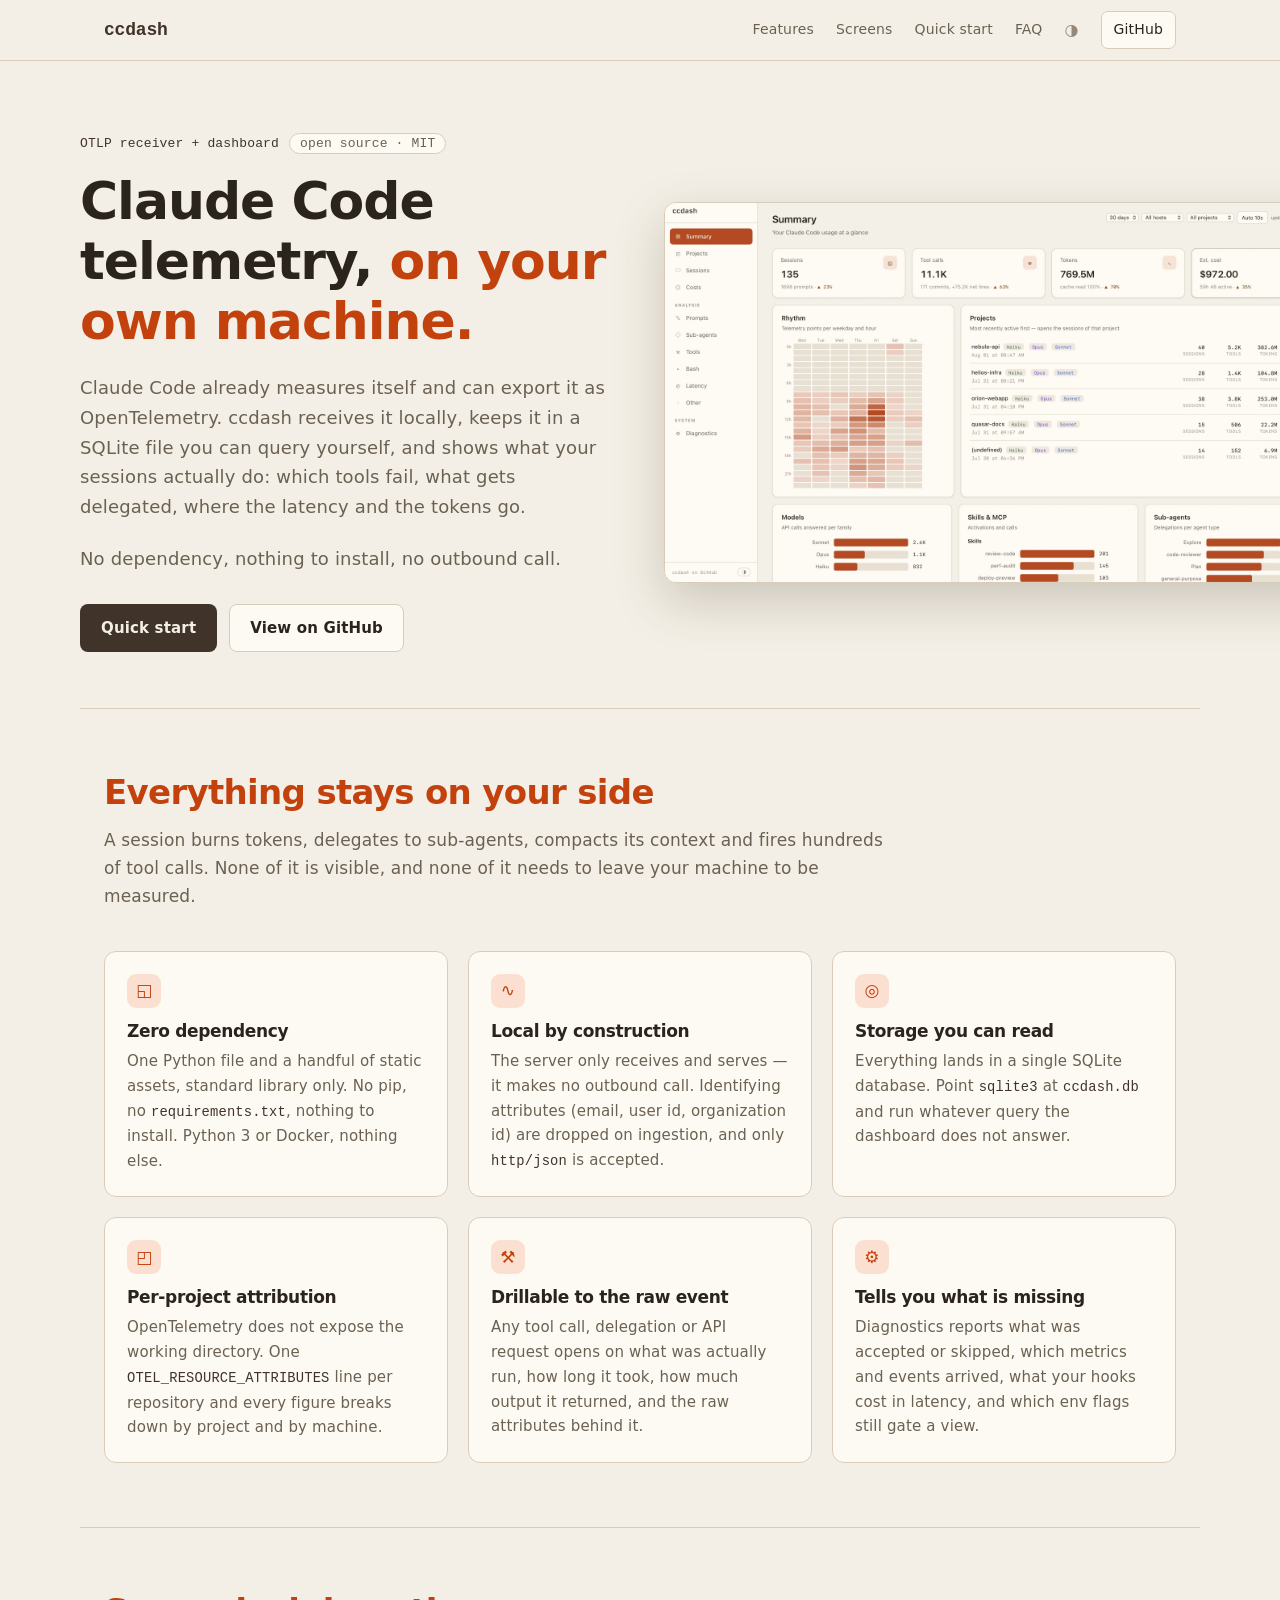
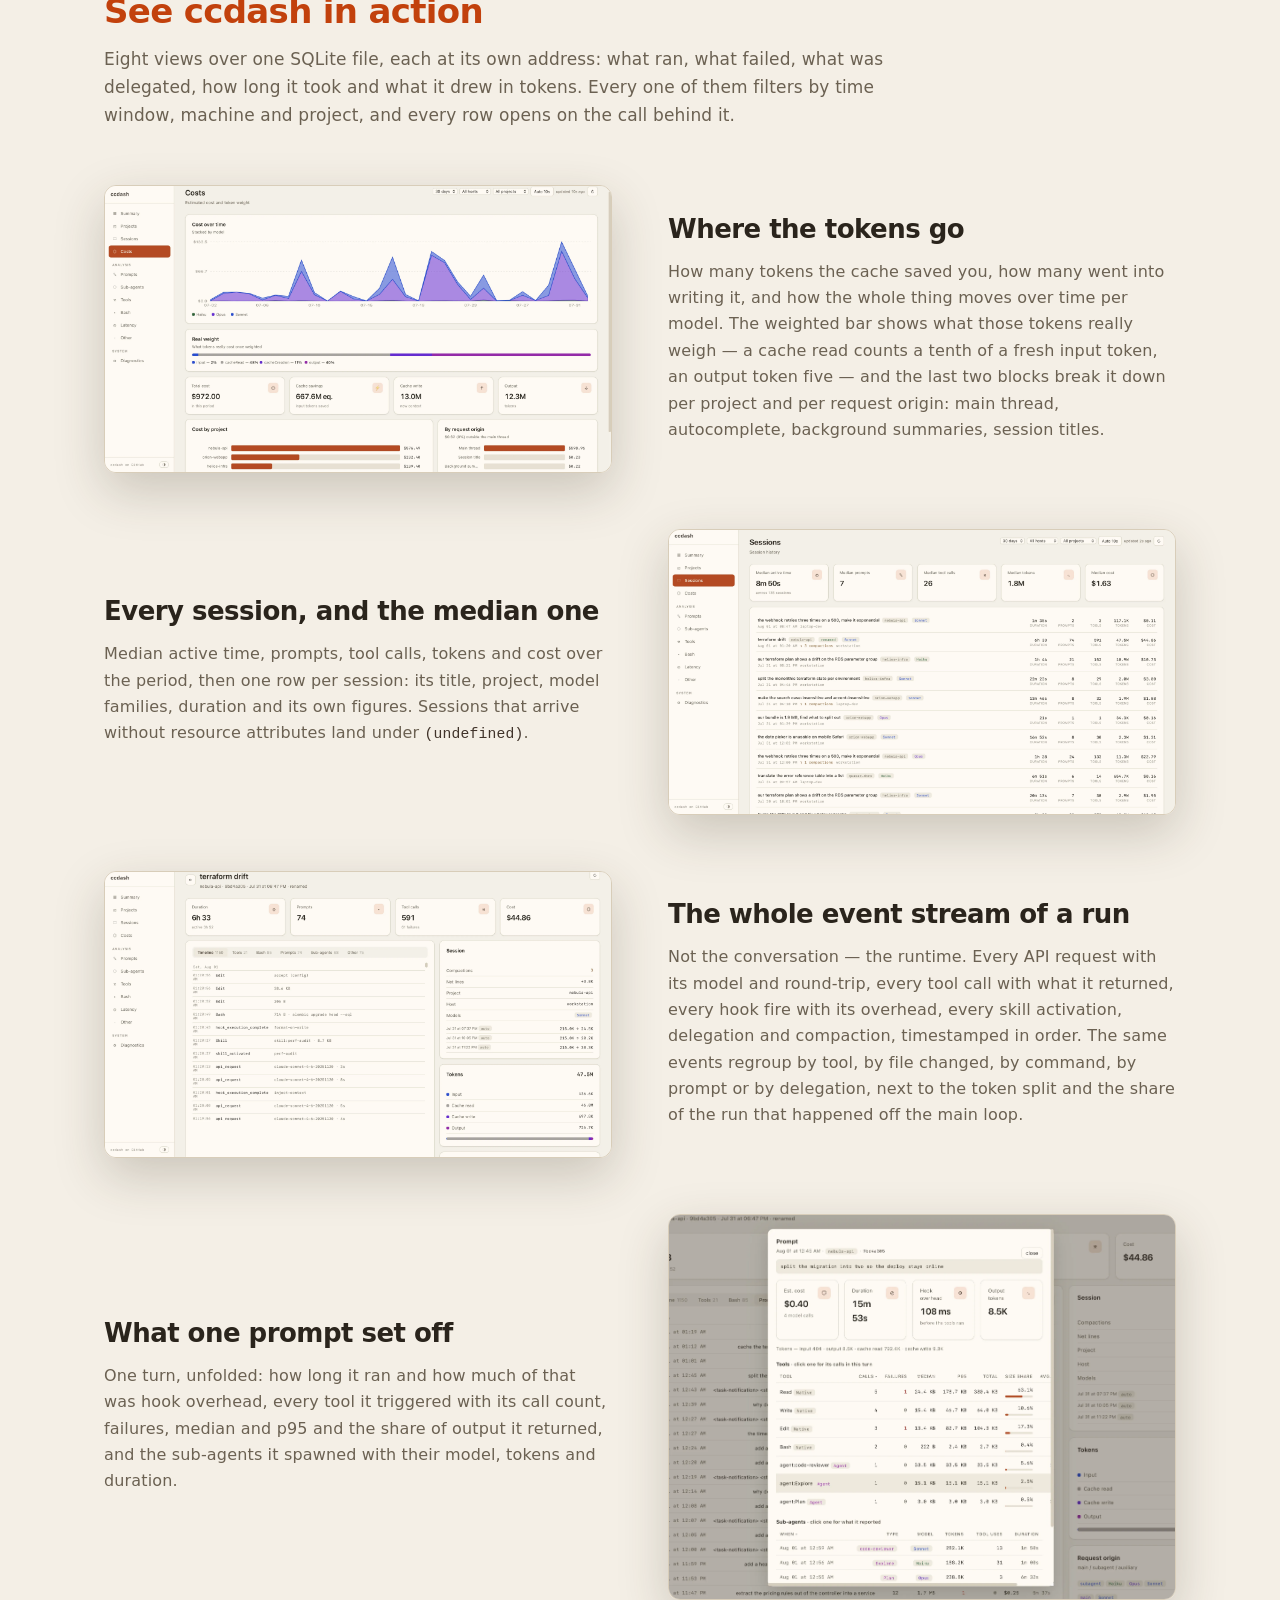
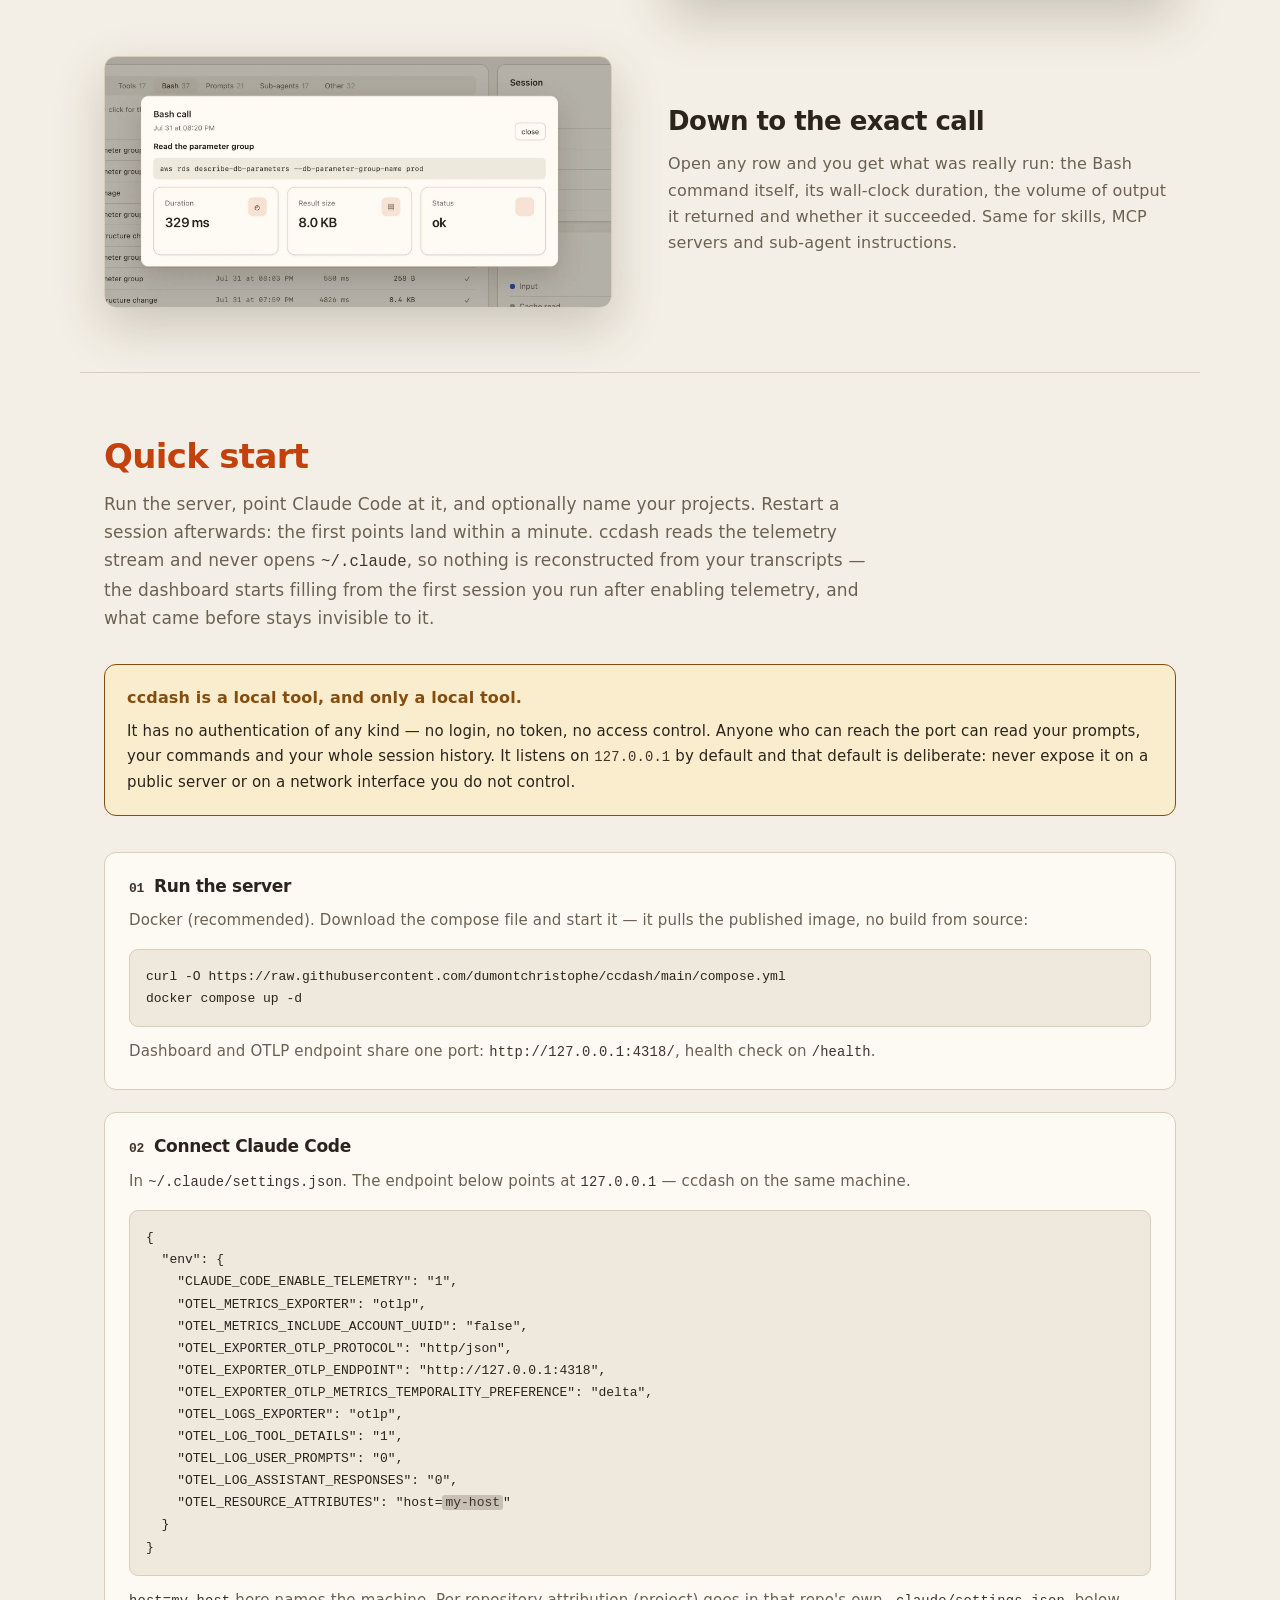
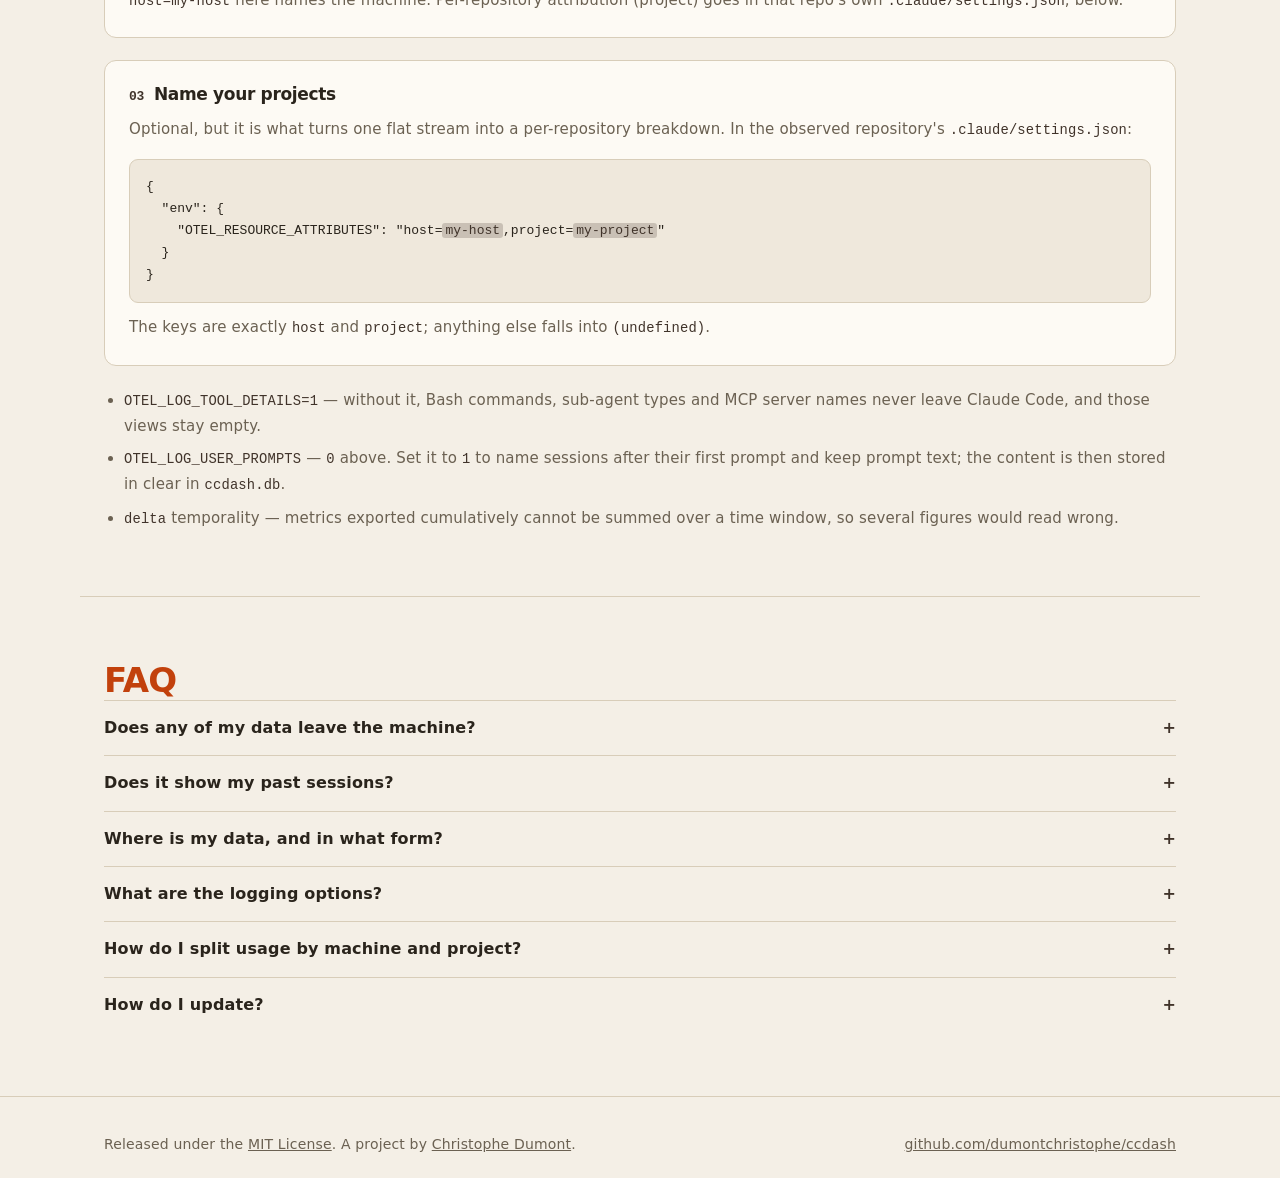
==== docs/index.html @ c1cb95ad "ccdash 1.0.0" ====
<!doctype html>
<html lang="en">
  <head>
    <meta charset="utf-8" />
    <meta name="viewport" content="width=device-width, initial-scale=1" />
    <title>ccdash — local OTLP receiver and dashboard for Claude Code</title>
    <meta
      name="description"
      content="ccdash is a zero-dependency local OTLP receiver and dashboard for your own Claude Code telemetry: which tools run and fail, what gets delegated to sub-agents, what your hooks cost in latency, where the tokens go. Python standard library only, stores everything in SQLite, makes no outbound call."
    />
    <link rel="canonical" href="https://dumontchristophe.github.io/ccdash/" />
    <meta name="robots" content="index, follow, max-image-preview:large" />
    <meta name="author" content="Christophe Dumont" />
    <meta name="theme-color" content="" />

    <meta property="og:type" content="website" />
    <meta property="og:site_name" content="ccdash" />
    <meta property="og:url" content="https://dumontchristophe.github.io/ccdash/" />
    <meta property="og:title" content="ccdash — Claude Code telemetry, on your own machine" />
    <meta
      property="og:description"
      content="A local OTLP receiver and dashboard for your own Claude Code telemetry: which tools run and fail, what gets delegated, where the latency and the tokens go. Zero dependency, nothing leaves your machine."
    />
    <meta
      property="og:image"
      content="https://dumontchristophe.github.io/ccdash/screenshots/ccdash-summary.webp"
    />
    <meta property="og:image:width" content="3344" />
    <meta property="og:image:height" content="1880" />
    <meta
      property="og:image:alt"
      content="The ccdash Summary: headline figures against the previous period, the weekly rhythm, the projects, and the models, skills and sub-agents used"
    />

    <meta name="twitter:card" content="summary_large_image" />
    <meta name="twitter:title" content="ccdash — Claude Code telemetry, on your own machine" />
    <meta
      name="twitter:description"
      content="See which tools run and fail, what gets delegated, where the latency and the tokens go. Zero dependency, nothing leaves your machine."
    />
    <meta
      name="twitter:image"
      content="https://dumontchristophe.github.io/ccdash/screenshots/ccdash-summary.webp"
    />
    <link rel="icon" href="data:," id="icon" />

    <script type="application/ld+json">
      {
        "@context": "https://schema.org",
        "@type": "SoftwareApplication",
        "name": "ccdash",
        "url": "https://dumontchristophe.github.io/ccdash/",
        "applicationCategory": "DeveloperApplication",
        "applicationSubCategory": "Observability dashboard",
        "operatingSystem": "Linux, macOS, Windows",
        "description": "A local OTLP receiver and dashboard for Claude Code telemetry. It ingests the OpenTelemetry metrics and logs Claude Code exports, stores them in a SQLite database and serves a single-page dashboard showing sessions and projects, tool calls and their failures, sub-agent delegations, hook overhead, token flow and estimated cost. Python standard library only, no dependency, nothing to install, no outbound network call.",
        "softwareRequirements": "Python 3, or Docker",
        "license": "https://opensource.org/licenses/MIT",
        "codeRepository": "https://github.com/dumontchristophe/ccdash",
        "programmingLanguage": ["Python", "JavaScript"],
        "isAccessibleForFree": true,
        "offers": { "@type": "Offer", "price": "0", "priceCurrency": "USD" },
        "author": {
          "@type": "Person",
          "name": "Christophe Dumont",
          "url": "https://christophedumont.dev",
          "sameAs": ["https://github.com/dumontchristophe"]
        },
        "screenshot": "https://dumontchristophe.github.io/ccdash/screenshots/ccdash-summary.webp"
      }
    </script>

    <script>
      // Applied before the first paint, and from the same storage key as the
      // dashboard: a visitor who has already picked a theme there keeps it here.
      document.documentElement.dataset.theme =
        localStorage.getItem("ccdash-theme") ||
        (matchMedia("(prefers-color-scheme: light)").matches ? "light" : "dark");
    </script>

    <style>
      /* Tokens copied from styles/input.css, trimmed to what this page
         uses. Every colour on the page resolves through one of them -- the
         previous version hard-coded the palette in three places and drifted the
         day the dashboard was restyled. */
      :root {
        --bg: #1a1613;
        --panel: #221d19;
        --card: #2a2420;
        --card2: #332c26;
        --line: #40372f;
        --hover: #5e5245;
        --tx: #ede6db;
        --dim: #a89b8a;
        --dim2: #786c5d;
        --acc: #e8875a;
        --acc-fill: #e8875a;
        --acc-bg: #3a2a20;
        --amber: #f0b429;
        --amber-bg: #35301d;
        --shadow-lg: 0 18px 50px rgba(0, 0, 0, 0.5);
        --fu: system-ui, -apple-system, "Segoe UI", Roboto, sans-serif;
        --fn: ui-monospace, SFMono-Regular, Menlo, Consolas, monospace;
      }
      :root[data-theme="light"] {
        --bg: #f4efe6;
        --panel: #fdfaf4;
        --card: #fdfaf4;
        --card2: #efe8dc;
        --line: #d8cdb9;
        --hover: #ab9d84;
        --tx: #2a241c;
        --dim: #6b6152;
        --dim2: #94897a;
        /* No body text is accented on this ground: an orange readable at
           4.5:1 here is a brick, so --acc is a warm near-black and the orange
           takes what only needs 3:1. */
        --acc: #40332a;
        --acc-fill: #c2410c;
        --acc-bg: #fbe0d2;
        --amber: #854d0e;
        --amber-bg: #faedcd;
        --shadow-lg: 0 18px 50px rgba(60, 50, 30, 0.22);
      }

      * {
        box-sizing: border-box;
      }
      html {
        scroll-behavior: smooth;
        scroll-padding-top: 80px;
      }
      body {
        margin: 0;
        background: var(--bg);
        color: var(--tx);
        font: 16px/1.65 var(--fu);
        letter-spacing: 0.01em;
        -webkit-font-smoothing: antialiased;
        overflow-x: hidden;
      }
      a {
        color: var(--acc);
      }
      code {
        font-family: var(--fn);
        font-size: 0.92em;
        color: var(--acc);
      }
      h1,
      h2,
      h3 {
        letter-spacing: -0.02em;
        line-height: 1.15;
        margin: 0;
      }
      .wrap {
        max-width: 1120px;
        margin: 0 auto;
        padding: 0 24px;
      }

      header {
        position: sticky;
        top: 0;
        z-index: 10;
        background: var(--bg);
        background: color-mix(in srgb, var(--bg) 85%, transparent);
        backdrop-filter: blur(12px);
        border-bottom: 1px solid var(--line);
      }
      .bar {
        display: flex;
        align-items: center;
        justify-content: space-between;
        gap: 16px;
        height: 60px;
      }
      .mark {
        font: 600 18px var(--fn);
        letter-spacing: -0.01em;
        color: var(--acc);
        text-decoration: none;
      }
      .bar nav {
        display: flex;
        align-items: center;
        gap: 22px;
        font-size: 14px;
      }
      .bar nav a {
        color: var(--dim);
        text-decoration: none;
      }
      .bar nav a:hover {
        color: var(--tx);
      }
      .bar nav a.gh {
        color: var(--tx);
        border: 1px solid var(--line);
        background: var(--card);
        border-radius: 7px;
        padding: 6px 12px;
      }
      .bar nav a.gh:hover {
        border-color: var(--hover);
      }
      #theme {
        background: none;
        border: 0;
        padding: 0;
        cursor: pointer;
        font: 16px/1 var(--fu);
        color: var(--dim2);
      }
      #theme:hover {
        color: var(--acc);
      }

      .hero {
        padding: 72px 0 56px;
      }
      .hero-grid {
        display: grid;
        gap: 48px;
        align-items: center;
      }
      .eyebrow {
        display: flex;
        flex-wrap: wrap;
        align-items: center;
        gap: 10px;
        margin: 0 0 18px;
        font: 13px var(--fn);
        color: var(--acc);
      }
      .pill {
        border: 1px solid var(--line);
        background: var(--card);
        border-radius: 999px;
        padding: 2px 10px;
        color: var(--dim);
      }
      h1 {
        font-size: clamp(34px, 5.2vw, 52px);
        font-weight: 800;
      }
      /* The only accented text on the page: both headings are past the size
         where 3:1 is enough, which body copy is not. */
      h1 .accent,
      h2 {
        color: var(--acc-fill);
      }
      .tagline {
        margin: 22px 0 0;
        max-width: 34em;
        font-size: 18px;
        color: var(--dim);
      }
      .actions {
        display: flex;
        flex-wrap: wrap;
        gap: 12px;
        margin-top: 30px;
      }
      .btn {
        display: inline-block;
        border-radius: 8px;
        padding: 11px 20px;
        font-size: 15px;
        font-weight: 600;
        text-decoration: none;
        border: 1px solid transparent;
      }
      /* A label on a fill is a text role: --acc-fill only carries 3.5:1 here,
         so this takes --acc. */
      .btn.primary {
        background: var(--acc);
        color: var(--bg);
      }
      .btn.primary:hover {
        opacity: 0.88;
      }
      .btn.ghost {
        background: var(--card);
        border-color: var(--line);
        color: var(--tx);
      }
      .btn.ghost:hover {
        border-color: var(--hover);
      }

      .shot {
        display: block;
        width: 100%;
        height: auto;
        border: 1px solid var(--line);
        border-radius: 12px;
        box-shadow: var(--shadow-lg);
      }

      section {
        padding: 64px 0;
      }
      .rule {
        border-top: 1px solid var(--line);
      }
      h2 {
        font-size: clamp(26px, 3.4vw, 34px);
        font-weight: 800;
      }
      .lede {
        margin: 14px 0 0;
        max-width: 46em;
        font-size: 17px;
        color: var(--dim);
      }

      .features {
        display: grid;
        gap: 20px;
        margin-top: 40px;
      }
      .feature {
        border: 1px solid var(--line);
        background: var(--panel);
        border-radius: 12px;
        padding: 22px;
      }
      .feature .glyph {
        display: inline-flex;
        align-items: center;
        justify-content: center;
        width: 34px;
        height: 34px;
        border-radius: 9px;
        background: var(--acc-bg);
        color: var(--acc-fill);
        font-size: 17px;
      }
      .feature h3 {
        margin: 14px 0 8px;
        font-size: 17px;
        font-weight: 700;
      }
      .feature p {
        margin: 0;
        font-size: 15px;
        color: var(--dim);
      }

      .showcase {
        display: grid;
        gap: 36px;
        align-items: center;
        margin-top: 56px;
      }
      .showcase h3 {
        font-size: clamp(21px, 2.6vw, 26px);
        font-weight: 700;
      }
      .showcase p {
        margin: 14px 0 0;
        font-size: 16px;
        color: var(--dim);
      }

      .steps {
        display: grid;
        gap: 22px;
        margin-top: 36px;
      }
      .step {
        border: 1px solid var(--line);
        background: var(--panel);
        border-radius: 12px;
        padding: 24px;
        /* A grid item defaults to min-width:auto, which widens the track
           instead of letting the block scroll -- and body hides the horizontal
           overflow, so the code would simply be cut off on a phone. */
        min-width: 0;
      }
      .step h3 {
        font-size: 17px;
        font-weight: 700;
      }
      .step h3 span {
        font: 600 13px var(--fn);
        color: var(--acc);
        margin-right: 10px;
      }
      .step p {
        margin: 12px 0 0;
        font-size: 15px;
        color: var(--dim);
      }
      pre {
        margin: 16px 0 0;
        padding: 16px;
        overflow-x: auto;
        background: var(--card2);
        border: 1px solid var(--line);
        border-radius: 9px;
        font: 13px/1.7 var(--fn);
        color: var(--tx);
        letter-spacing: 0;
      }
      /* A visible track: the platform scrollbars fade out when idle, so a
         block that scrolls looks exactly like one that is cut off. */
      pre::-webkit-scrollbar {
        height: 8px;
      }
      pre::-webkit-scrollbar-thumb {
        background: var(--line);
        border-radius: 6px;
      }
      pre code {
        color: inherit;
        font-size: inherit;
      }
      /* The value to edit: highlighted on-brand rather than the default yellow. */
      pre mark {
        background: color-mix(in srgb, var(--acc) 22%, transparent);
        color: var(--acc);
        border-radius: 3px;
        padding: 0 3px;
      }
      .faq details {
        border-top: 1px solid var(--line);
        padding: 14px 0;
      }
      .faq summary {
        cursor: pointer;
        font-weight: 600;
        color: var(--tx);
        list-style: none;
      }
      .faq summary::-webkit-details-marker {
        display: none;
      }
      .faq summary::after {
        content: "+";
        float: right;
        color: var(--acc);
      }
      .faq details[open] summary::after {
        content: "–";
      }
      .faq details > *:not(summary) {
        margin-top: 10px;
      }
      .flags {
        margin: 22px 0 0;
        padding-left: 20px;
        font-size: 15px;
        color: var(--dim);
      }
      .flags li + li {
        margin-top: 8px;
      }

      .warn {
        margin-top: 32px;
        border: 1px solid var(--amber);
        background: var(--amber-bg);
        border-radius: 12px;
        padding: 20px 22px;
      }
      .warn strong {
        color: var(--amber);
      }
      .warn p {
        margin: 8px 0 0;
        font-size: 15px;
        color: var(--tx);
      }

      footer {
        border-top: 1px solid var(--line);
        padding: 36px 0;
        font-size: 14px;
        color: var(--dim);
      }
      .foot {
        display: flex;
        flex-wrap: wrap;
        gap: 12px;
        justify-content: space-between;
      }
      footer a {
        color: var(--dim);
      }
      footer a:hover {
        color: var(--acc);
      }

      @media (min-width: 860px) {
        .features {
          grid-template-columns: repeat(3, 1fr);
        }
      }
      @media (min-width: 1000px) {
        .hero-grid {
          grid-template-columns: 1fr 1fr;
        }
        .showcase {
          grid-template-columns: 1fr 1fr;
          gap: 56px;
        }
        /* Shown inside half a container the screenshots become unreadable, so
           they run past the right edge instead. */
        .hero-shot {
          margin-right: -140px;
        }
        .showcase.flip .body {
          order: -1;
        }
      }
      @media (max-width: 640px) {
        .bar nav a.hide-sm {
          display: none;
        }
      }
      @media (prefers-reduced-motion: reduce) {
        html {
          scroll-behavior: auto;
        }
      }
    </style>
  </head>

  <body>
    <header>
      <div class="wrap bar">
        <a class="mark" href="#top">ccdash</a>
        <nav>
          <a class="hide-sm" href="#features">Features</a>
          <a class="hide-sm" href="#screens">Screens</a>
          <a href="#quick-start">Quick start</a>
          <a class="hide-sm" href="#faq">FAQ</a>
          <button id="theme" type="button" title="Switch between the light and dark theme">
            ◑
          </button>
          <a class="gh" href="https://github.com/dumontchristophe/ccdash">GitHub</a>
        </nav>
      </div>
    </header>

    <main id="top">
      <div class="wrap hero">
        <div class="hero-grid">
          <div>
            <p class="eyebrow">
              OTLP receiver + dashboard <span class="pill">open source · MIT</span>
            </p>
            <h1>Claude Code telemetry, <span class="accent">on your own machine.</span></h1>
            <p class="tagline">
              Claude Code already measures itself and can export it as OpenTelemetry. ccdash
              receives it locally, keeps it in a SQLite file you can query yourself, and shows what
              your sessions actually do: which tools fail, what gets delegated, where the latency
              and the tokens go.
            </p>
            <p class="tagline">No dependency, nothing to install, no outbound call.</p>
            <div class="actions">
              <a class="btn primary" href="#quick-start">Quick start</a>
              <a class="btn ghost" href="https://github.com/dumontchristophe/ccdash"
                >View on GitHub</a
              >
            </div>
          </div>
          <div class="hero-shot">
            <img
              class="shot"
              src="screenshots/ccdash-summary.webp"
              alt="The ccdash Summary: sessions, tool calls, tokens and estimated cost against the previous period, telemetry per weekday and hour, the projects, and the models, skills and sub-agents used"
              width="3344"
              height="1880"
            />
          </div>
        </div>
      </div>

      <div class="wrap rule">
        <section id="features">
          <h2>Everything stays on your side</h2>
          <p class="lede">
            A session burns tokens, delegates to sub-agents, compacts its context and fires hundreds
            of tool calls. None of it is visible, and none of it needs to leave your machine to be
            measured.
          </p>

          <div class="features">
            <div class="feature">
              <span class="glyph" aria-hidden="true">◱</span>
              <h3>Zero dependency</h3>
              <p>
                One Python file and a handful of static assets, standard library only. No pip, no
                <code>requirements.txt</code>, nothing to install. Python 3 or Docker, nothing else.
              </p>
            </div>
            <div class="feature">
              <span class="glyph" aria-hidden="true">∿</span>
              <h3>Local by construction</h3>
              <p>
                The server only receives and serves — it makes no outbound call. Identifying
                attributes (email, user id, organization id) are dropped on ingestion, and only
                <code>http/json</code> is accepted.
              </p>
            </div>
            <div class="feature">
              <span class="glyph" aria-hidden="true">◎</span>
              <h3>Storage you can read</h3>
              <p>
                Everything lands in a single SQLite database. Point <code>sqlite3</code> at
                <code>ccdash.db</code> and run whatever query the dashboard does not answer.
              </p>
            </div>
            <div class="feature">
              <span class="glyph" aria-hidden="true">◰</span>
              <h3>Per-project attribution</h3>
              <p>
                OpenTelemetry does not expose the working directory. One
                <code>OTEL_RESOURCE_ATTRIBUTES</code> line per repository and every figure breaks
                down by project and by machine.
              </p>
            </div>
            <div class="feature">
              <span class="glyph" aria-hidden="true">⚒︎</span>
              <h3>Drillable to the raw event</h3>
              <p>
                Any tool call, delegation or API request opens on what was actually run, how long it
                took, how much output it returned, and the raw attributes behind it.
              </p>
            </div>
            <div class="feature">
              <span class="glyph" aria-hidden="true">⚙︎</span>
              <h3>Tells you what is missing</h3>
              <p>
                Diagnostics reports what was accepted or skipped, which metrics and events arrived,
                what your hooks cost in latency, and which env flags still gate a view.
              </p>
            </div>
          </div>
        </section>
      </div>

      <div class="wrap rule">
        <section id="screens">
          <h2>See ccdash in action</h2>
          <p class="lede">
            Eight views over one SQLite file, each at its own address: what ran, what failed, what
            was delegated, how long it took and what it drew in tokens. Every one of them filters by
            time window, machine and project, and every row opens on the call behind it.
          </p>

          <div class="showcase">
            <div>
              <img
                class="shot"
                src="screenshots/ccdash-costs.webp"
                alt="Costs view: total cost, cache savings, cache write and output tokens, cost over time stacked by model, the weighted token breakdown, and cost by project and by request origin"
                width="3360"
                height="1896"
                loading="lazy"
              />
            </div>
            <div class="body">
              <h3>Where the tokens go</h3>
              <p>
                How many tokens the cache saved you, how many went into writing it, and how the
                whole thing moves over time per model. The weighted bar shows what those tokens
                really weigh — a cache read counts a tenth of a fresh input token, an output token
                five — and the last two blocks break it down per project and per request origin:
                main thread, autocomplete, background summaries, session titles.
              </p>
            </div>
          </div>

          <div class="showcase flip">
            <div>
              <img
                class="shot"
                src="screenshots/ccdash-sessions.webp"
                alt="Sessions view: median active time, prompts, tool calls, tokens and cost, then one row per session with its title, project, models, duration and figures"
                width="3344"
                height="1880"
                loading="lazy"
              />
            </div>
            <div class="body">
              <h3>Every session, and the median one</h3>
              <p>
                Median active time, prompts, tool calls, tokens and cost over the period, then one
                row per session: its title, project, model families, duration and its own figures.
                Sessions that arrive without resource attributes land under
                <code>(undefined)</code>.
              </p>
            </div>
          </div>

          <div class="showcase">
            <div>
              <img
                class="shot"
                src="screenshots/ccdash-session-details.webp"
                alt="Session detail: duration, prompts, tool calls, tool results, tokens and cost, with the full timeline, the files it changed and the token split"
                width="3344"
                height="1880"
                loading="lazy"
              />
            </div>
            <div class="body">
              <h3>The whole event stream of a run</h3>
              <p>
                Not the conversation — the runtime. Every API request with its model and round-trip,
                every tool call with what it returned, every hook fire with its overhead, every
                skill activation, delegation and compaction, timestamped in order. The same events
                regroup by tool, by file changed, by command, by prompt or by delegation, next to
                the token split and the share of the run that happened off the main loop.
              </p>
            </div>
          </div>

          <div class="showcase flip">
            <div>
              <img
                class="shot"
                src="screenshots/ccdash-prompt-details.webp"
                alt="A prompt opened in the inspector: its estimated cost, duration, hook overhead and output tokens, the tools that turn used and the sub-agents it spawned"
                width="2286"
                height="1736"
                loading="lazy"
              />
            </div>
            <div class="body">
              <h3>What one prompt set off</h3>
              <p>
                One turn, unfolded: how long it ran and how much of that was hook overhead, every
                tool it triggered with its call count, failures, median and p95 and the share of
                output it returned, and the sub-agents it spawned with their model, tokens and
                duration.
              </p>
            </div>
          </div>

          <div class="showcase">
            <div>
              <img
                class="shot"
                src="screenshots/ccdash-bash-call-details.webp"
                alt="A Bash call opened from the Bash tab of a session: its description, the exact command, its duration, the size of what it returned and its status"
                width="1842"
                height="910"
                loading="lazy"
              />
            </div>
            <div class="body">
              <h3>Down to the exact call</h3>
              <p>
                Open any row and you get what was really run: the Bash command itself, its
                wall-clock duration, the volume of output it returned and whether it succeeded. Same
                for skills, MCP servers and sub-agent instructions.
              </p>
            </div>
          </div>
        </section>
      </div>

      <div class="wrap rule">
        <section id="quick-start">
          <h2>Quick start</h2>
          <p class="lede">
            Run the server, point Claude Code at it, and optionally name your projects. Restart a
            session afterwards: the first points land within a minute. ccdash reads the telemetry
            stream and never opens <code>~/.claude</code>, so nothing is reconstructed from your
            transcripts — the dashboard starts filling from the first session you run after enabling
            telemetry, and what came before stays invisible to it.
          </p>

          <div class="warn">
            <strong>ccdash is a local tool, and only a local tool.</strong>
            <p>
              It has no authentication of any kind — no login, no token, no access control. Anyone
              who can reach the port can read your prompts, your commands and your whole session
              history. It listens on <code>127.0.0.1</code> by default and that default is
              deliberate: never expose it on a public server or on a network interface you do not
              control.
            </p>
          </div>

          <div class="steps">
            <div class="step">
              <h3><span>01</span>Run the server</h3>
              <p>
                Docker (recommended). Download the compose file and start it — it pulls the
                published image, no build from source:
              </p>
              <pre><code>curl -O https://raw.githubusercontent.com/dumontchristophe/ccdash/main/compose.yml
docker compose up -d</code></pre>
              <p>
                Dashboard and OTLP endpoint share one port:
                <code>http://127.0.0.1:4318/</code>, health check on <code>/health</code>.
              </p>
            </div>

            <div class="step">
              <h3><span>02</span>Connect Claude Code</h3>
              <p>
                In <code>~/.claude/settings.json</code>. The endpoint below points at
                <code>127.0.0.1</code> — ccdash on the same machine.
              </p>
              <pre><code>{
  "env": {
    "CLAUDE_CODE_ENABLE_TELEMETRY": "1",
    "OTEL_METRICS_EXPORTER": "otlp",
    "OTEL_METRICS_INCLUDE_ACCOUNT_UUID": "false",
    "OTEL_EXPORTER_OTLP_PROTOCOL": "http/json",
    "OTEL_EXPORTER_OTLP_ENDPOINT": "http://127.0.0.1:4318",
    "OTEL_EXPORTER_OTLP_METRICS_TEMPORALITY_PREFERENCE": "delta",
    "OTEL_LOGS_EXPORTER": "otlp",
    "OTEL_LOG_TOOL_DETAILS": "1",
    "OTEL_LOG_USER_PROMPTS": "0",
    "OTEL_LOG_ASSISTANT_RESPONSES": "0",
    "OTEL_RESOURCE_ATTRIBUTES": "host=<mark>my-host</mark>"
  }
}</code></pre>
              <p>
                <code>host=my-host</code> here names the machine. Per-repository attribution
                (project) goes in that repo's own <code>.claude/settings.json</code>, below.
              </p>
            </div>

            <div class="step">
              <h3><span>03</span>Name your projects</h3>
              <p>
                Optional, but it is what turns one flat stream into a per-repository breakdown. In
                the observed repository's <code>.claude/settings.json</code>:
              </p>
              <pre><code>{
  "env": {
    "OTEL_RESOURCE_ATTRIBUTES": "host=<mark>my-host</mark>,project=<mark>my-project</mark>"
  }
}</code></pre>
              <p>
                The keys are exactly <code>host</code> and <code>project</code>; anything else falls
                into <code>(undefined)</code>.
              </p>
            </div>
          </div>

          <ul class="flags">
            <li>
              <code>OTEL_LOG_TOOL_DETAILS=1</code> — without it, Bash commands, sub-agent types and
              MCP server names never leave Claude Code, and those views stay empty.
            </li>
            <li>
              <code>OTEL_LOG_USER_PROMPTS</code> — <code>0</code> above. Set it to <code>1</code> to
              name sessions after their first prompt and keep prompt text; the content is then
              stored in clear in <code>ccdash.db</code>.
            </li>
            <li>
              <code>delta</code> temporality — metrics exported cumulatively cannot be summed over a
              time window, so several figures would read wrong.
            </li>
          </ul>

        </section>
      </div>

      <div class="wrap rule">
        <section id="faq">
          <h2>FAQ</h2>
          <div class="faq">
            <details>
              <summary>Does any of my data leave the machine?</summary>
              <p>
                No. The server is Python standard library with no outbound call, and the page
                fetches nothing from a CDN. Everything stays in one SQLite file on your disk.
              </p>
            </details>
            <details>
              <summary>Does it show my past sessions?</summary>
              <p>
                No — it is not retroactive. ccdash reads the live OTEL stream and never opens
                <code>~/.claude</code>, so the dashboard fills from the first session you run after
                enabling telemetry.
              </p>
            </details>
            <details>
              <summary>Where is my data, and in what form?</summary>
              <p>
                A single SQLite file, <code>ccdash.db</code>. With the prompt and response log flags
                on, prompt text and shell commands are stored in clear — point <code>sqlite3</code>
                at it and read them.
              </p>
            </details>
            <details>
              <summary>What are the logging options?</summary>
              <p>Three env flags decide what the dashboard can show:</p>
              <ul>
                <li>
                  <code>OTEL_LOG_TOOL_DETAILS=1</code> — Bash commands, sub-agent types and MCP
                  server names; without it those views stay empty.
                </li>
                <li>
                  <code>OTEL_LOG_USER_PROMPTS=1</code> — names sessions after their first prompt and
                  keeps prompt text.
                </li>
                <li>
                  <code>OTEL_LOG_ASSISTANT_RESPONSES=1</code> — adds each assistant response to the
                  timeline.
                </li>
              </ul>
              <p>
                The last two store that text in clear in <code>ccdash.db</code> — leave them at
                <code>0</code> to keep none of it.
              </p>
            </details>
            <details>
              <summary>How do I split usage by machine and project?</summary>
              <p>
                <code>OTEL_RESOURCE_ATTRIBUTES</code> carries <code>host</code> (the machine) and
                <code>project</code>. Set <code>host</code> globally in
                <code>~/.claude/settings.json</code> so every session is tagged. Then, in a
                repository's own <code>.claude/settings.json</code>, set <code>host</code> and
                <code>project</code> together: Claude Code replaces this variable per scope instead
                of merging it, so a repo that set only <code>project</code> would drop the
                <code>host</code>.
              </p>
            </details>
            <details>
              <summary>How do I update?</summary>
              <p><code>docker compose pull &amp;&amp; docker compose up -d</code>.</p>
            </details>
          </div>
        </section>
      </div>
    </main>

    <footer>
      <div class="wrap foot">
        <p style="margin: 0">
          Released under the
          <a href="https://github.com/dumontchristophe/ccdash/blob/main/LICENSE">MIT License</a>. A
          project by
          <a href="https://github.com/dumontchristophe">Christophe Dumont</a>.
        </p>
        <a href="https://github.com/dumontchristophe/ccdash">github.com/dumontchristophe/ccdash</a>
      </div>
    </footer>

    <script>
      const root = document.documentElement;
      // theme-color and the favicon can only be literals in the markup.
      // Reading them back from the stylesheet keeps :root the one place a
      // colour is written.
      const paintChrome = () => {
        const css = getComputedStyle(root);
        const bg = css.getPropertyValue("--bg").trim();
        const acc = css.getPropertyValue("--acc").trim();
        document.querySelector('meta[name="theme-color"]').content = bg;
        document.getElementById("icon").href =
          "data:image/svg+xml," +
          encodeURIComponent(
            `<svg xmlns="http://www.w3.org/2000/svg" viewBox="0 0 24 24">` +
              `<rect width="24" height="24" rx="5" fill="${bg}"/>` +
              `<text x="12" y="16.5" font-family="monospace" font-size="13" font-weight="bold"` +
              ` fill="${acc}" text-anchor="middle">cc</text></svg>`,
          );
      };
      document.getElementById("theme").addEventListener("click", () => {
        const next = root.dataset.theme === "light" ? "dark" : "light";
        root.dataset.theme = next;
        localStorage.setItem("ccdash-theme", next);
        paintChrome();
      });
      paintChrome();
    </script>
  </body>
</html>
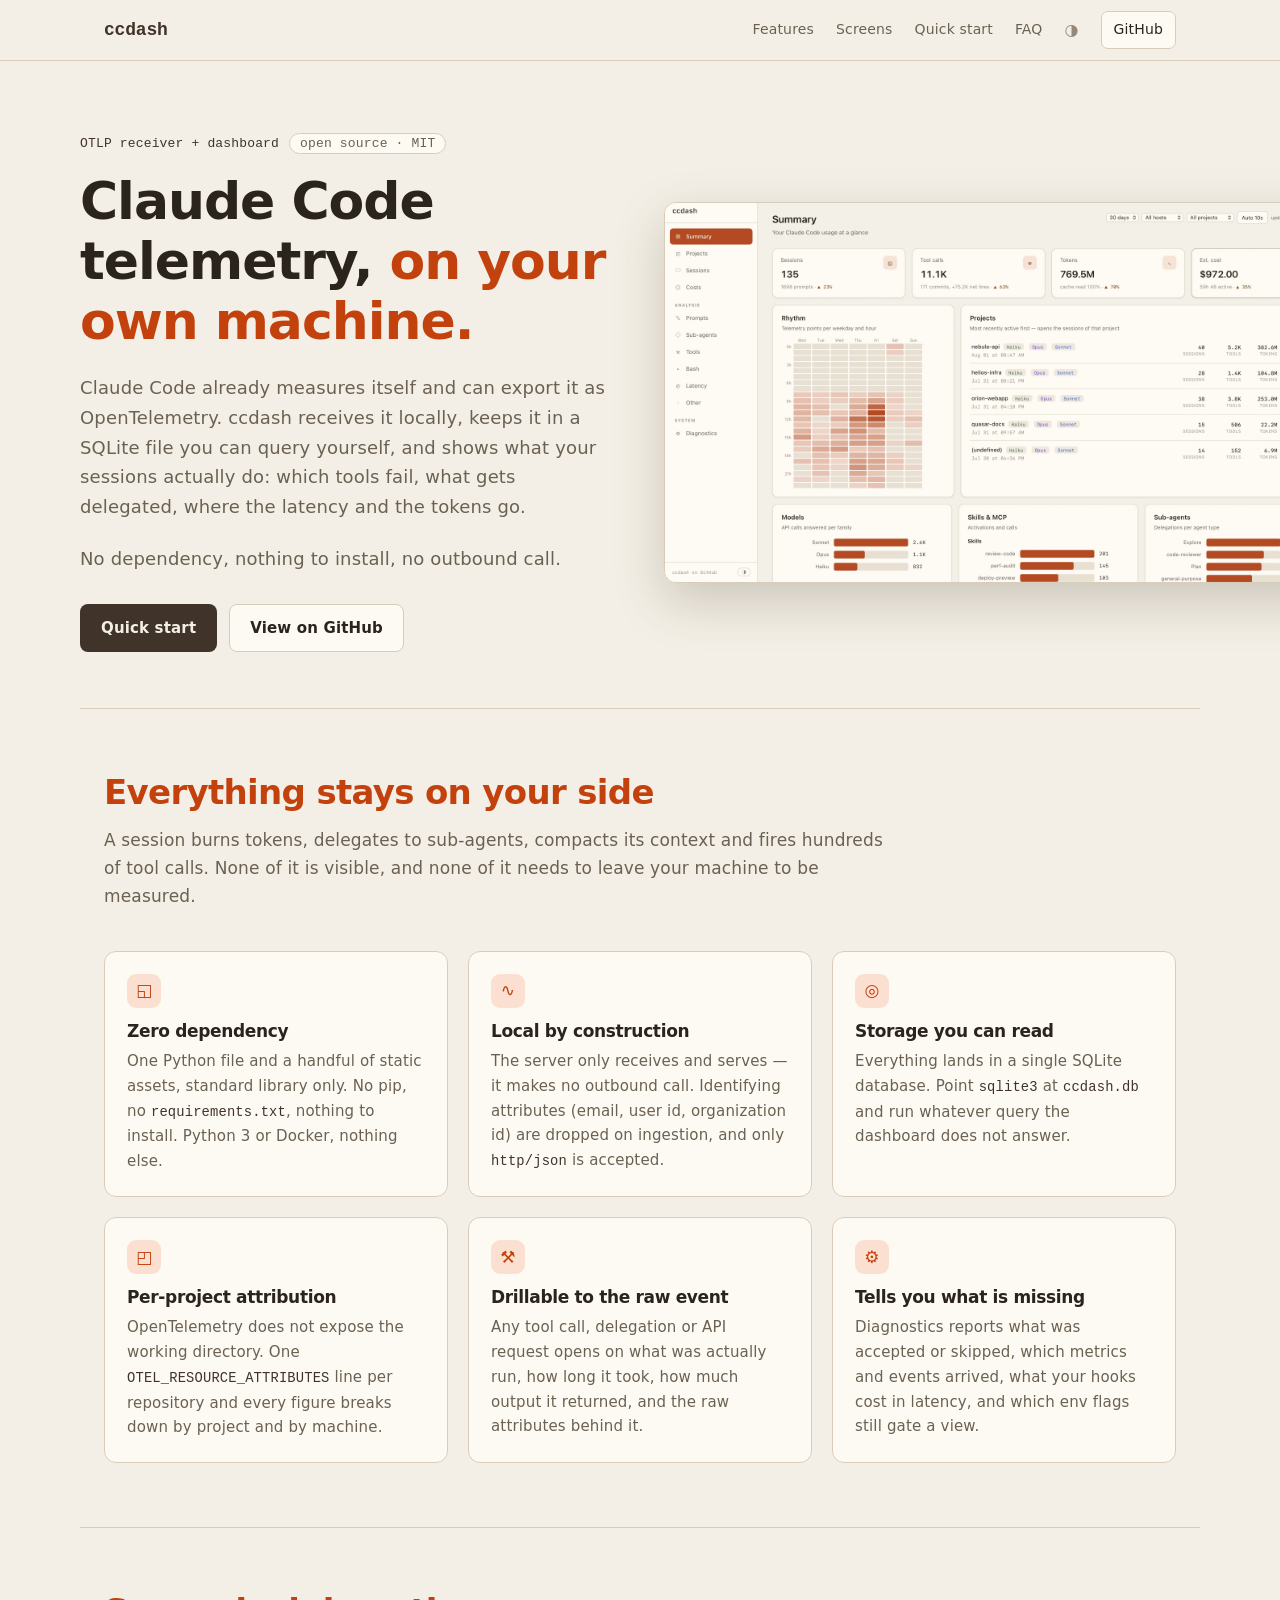
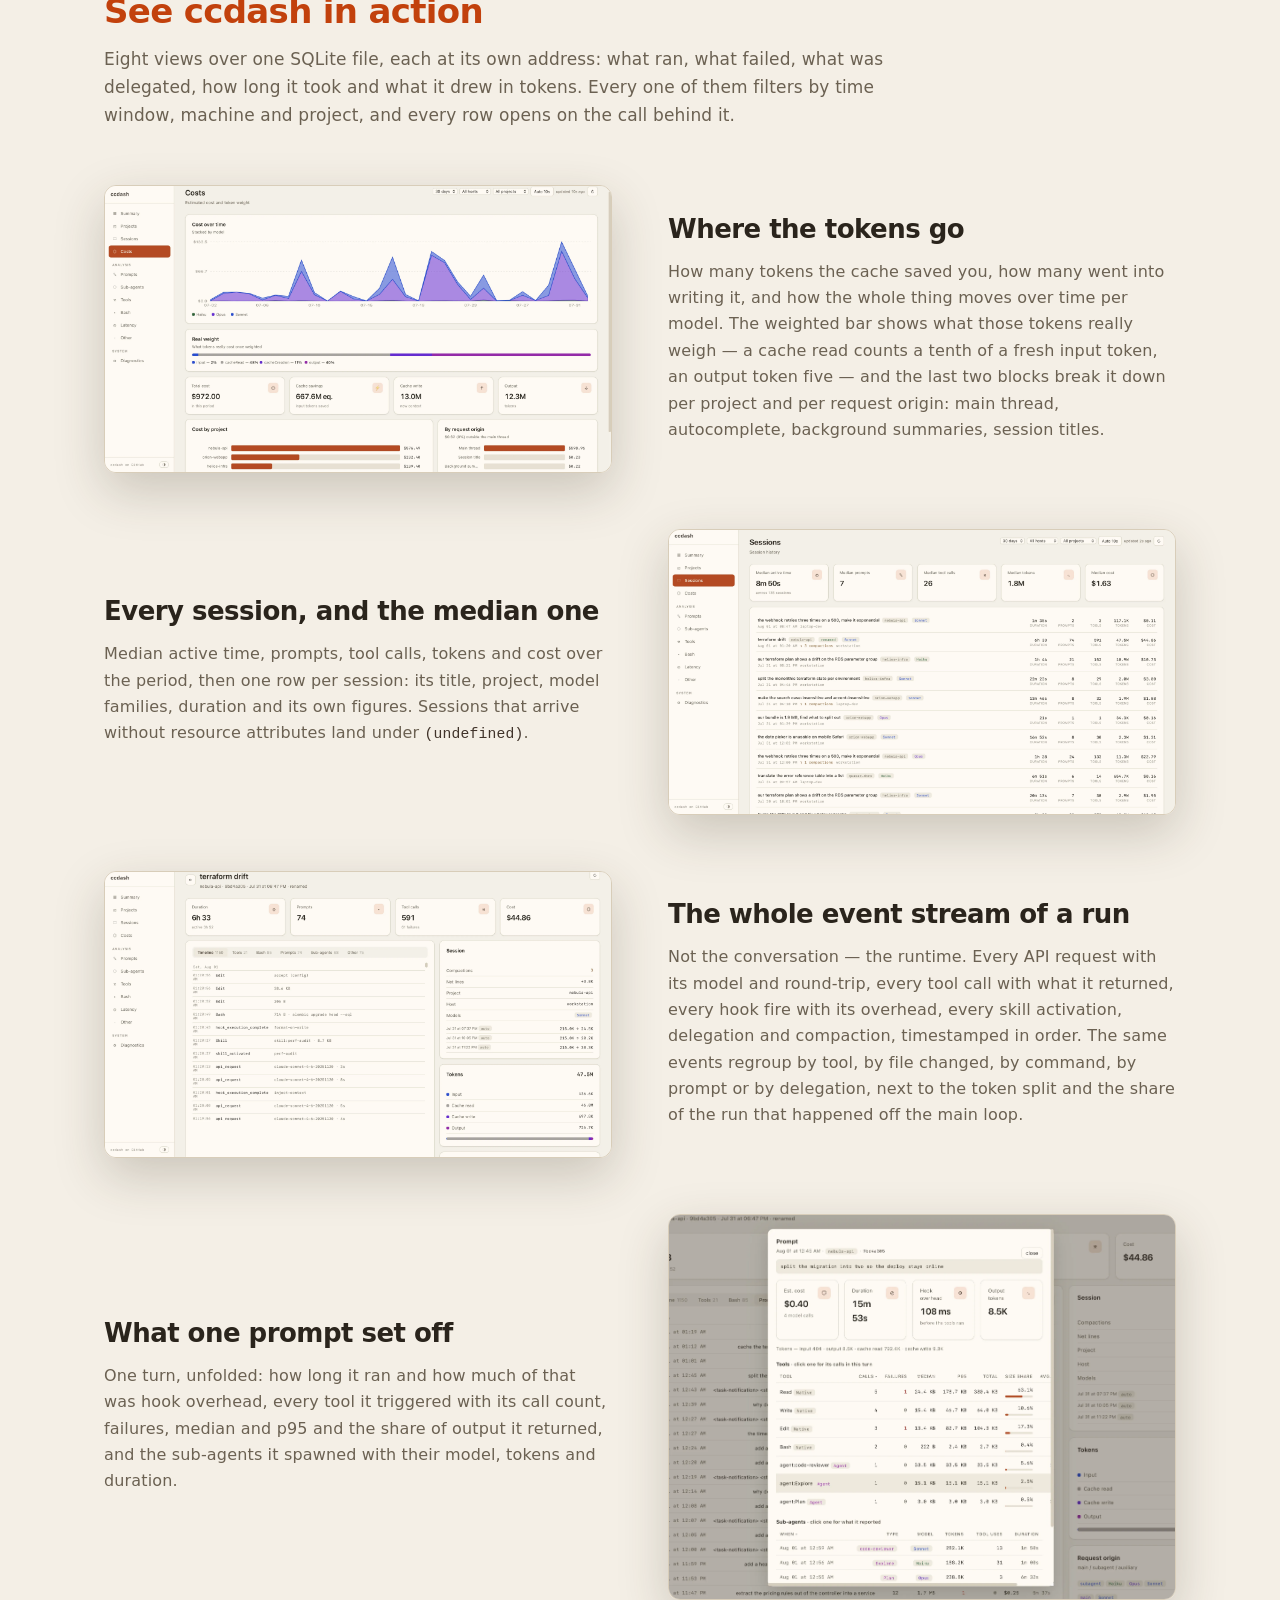
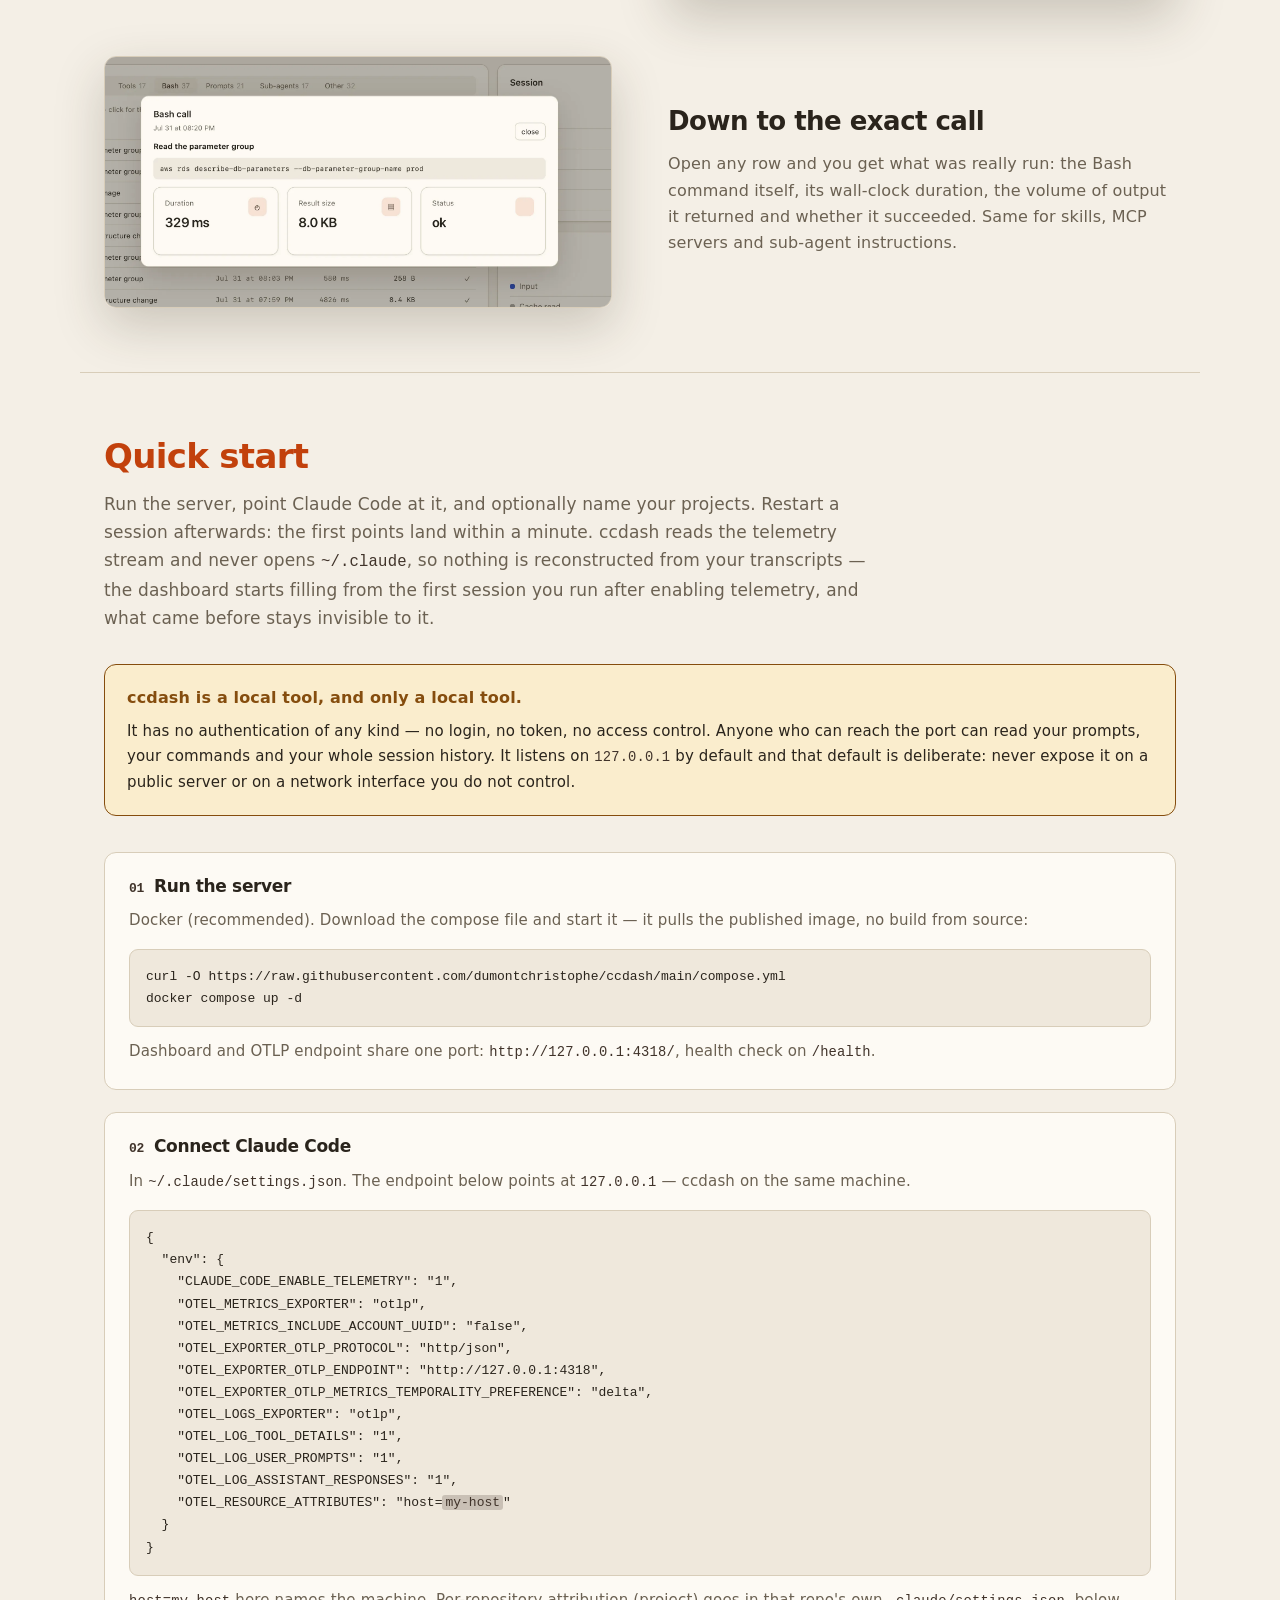
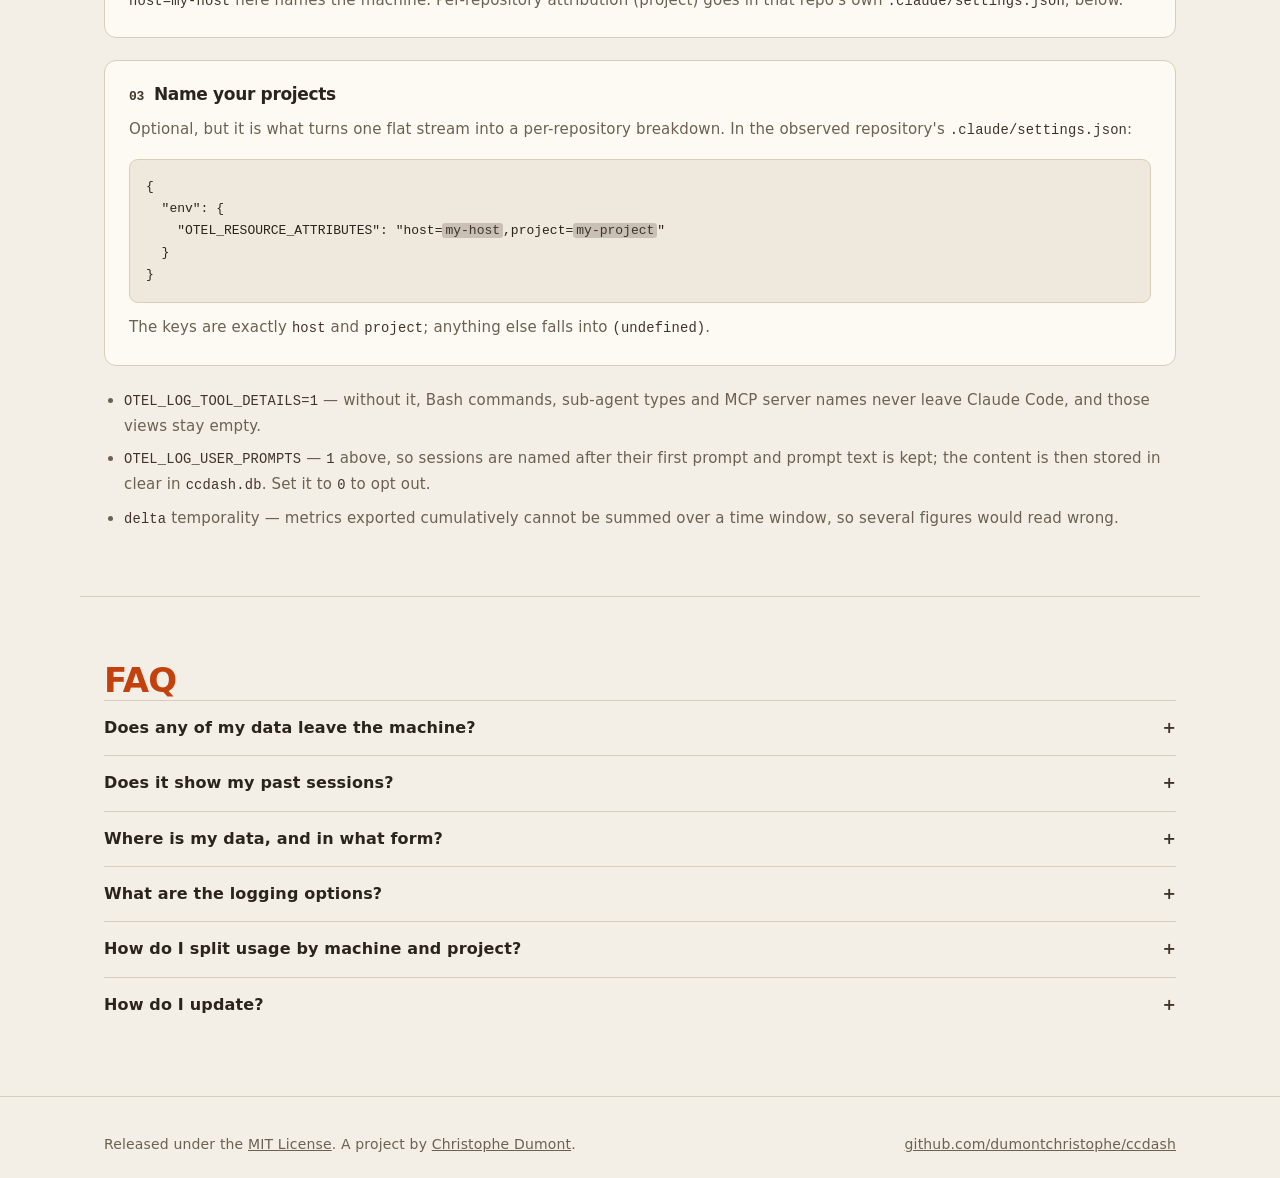
==== commit 73393eaa: "docs: flip logging defaults to on and align privacy posture Recommend OTEL_LOG_USER_PROMPTS=1 / OTEL" ====
--- a/docs/index.html
+++ b/docs/index.html
@@ -819,8 +819,8 @@
     "OTEL_EXPORTER_OTLP_METRICS_TEMPORALITY_PREFERENCE": "delta",
     "OTEL_LOGS_EXPORTER": "otlp",
     "OTEL_LOG_TOOL_DETAILS": "1",
-    "OTEL_LOG_USER_PROMPTS": "0",
-    "OTEL_LOG_ASSISTANT_RESPONSES": "0",
+    "OTEL_LOG_USER_PROMPTS": "1",
+    "OTEL_LOG_ASSISTANT_RESPONSES": "1",
     "OTEL_RESOURCE_ATTRIBUTES": "host=<mark>my-host</mark>"
   }
 }</code></pre>
@@ -854,9 +854,9 @@
               MCP server names never leave Claude Code, and those views stay empty.
             </li>
             <li>
-              <code>OTEL_LOG_USER_PROMPTS</code> — <code>0</code> above. Set it to <code>1</code> to
-              name sessions after their first prompt and keep prompt text; the content is then
-              stored in clear in <code>ccdash.db</code>.
+              <code>OTEL_LOG_USER_PROMPTS</code> — <code>1</code> above, so sessions are named
+              after their first prompt and prompt text is kept; the content is then stored in
+              clear in <code>ccdash.db</code>. Set it to <code>0</code> to opt out.
             </li>
             <li>
               <code>delta</code> temporality — metrics exported cumulatively cannot be summed over a
@@ -912,8 +912,8 @@
                 </li>
               </ul>
               <p>
-                The last two store that text in clear in <code>ccdash.db</code> — leave them at
-                <code>0</code> to keep none of it.
+                The last two store that text in clear in <code>ccdash.db</code> — ccdash's setup
+                recommends them on; set them to <code>0</code> to keep none of it.
               </p>
             </details>
             <details>
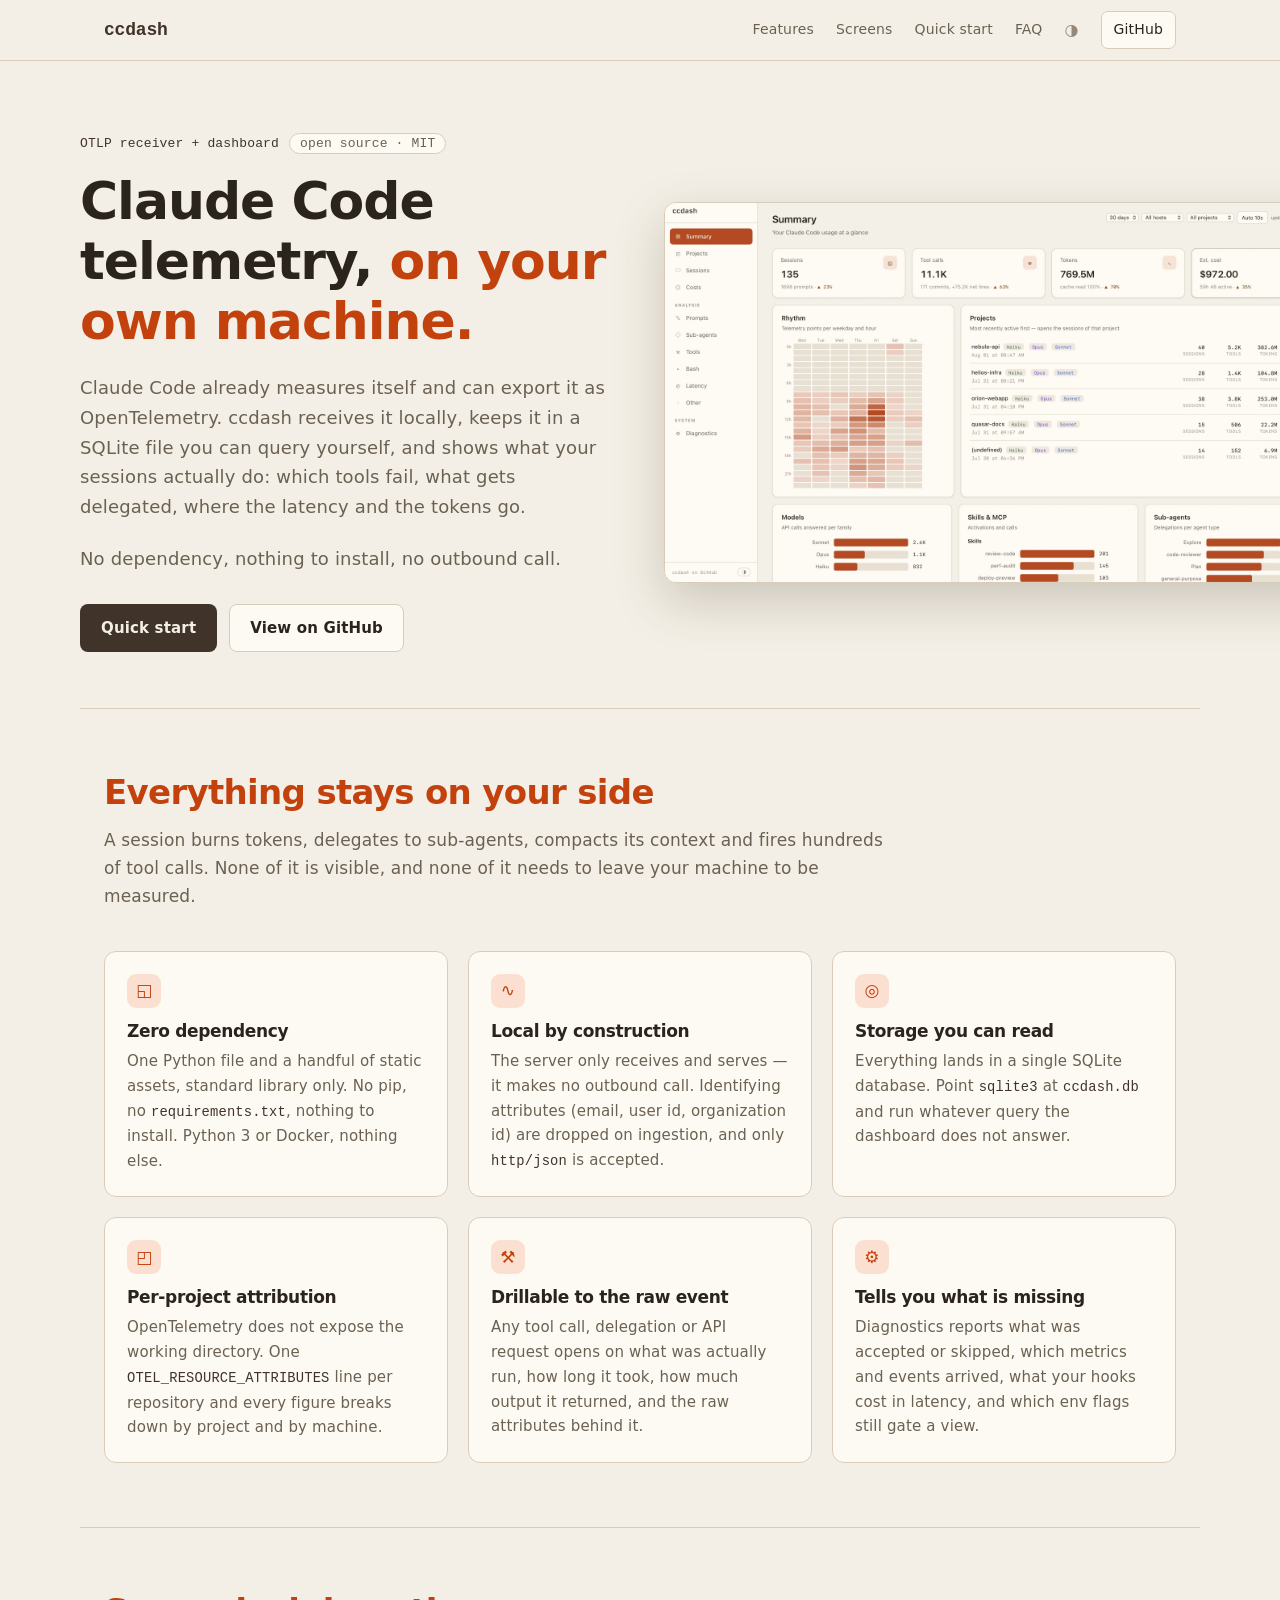
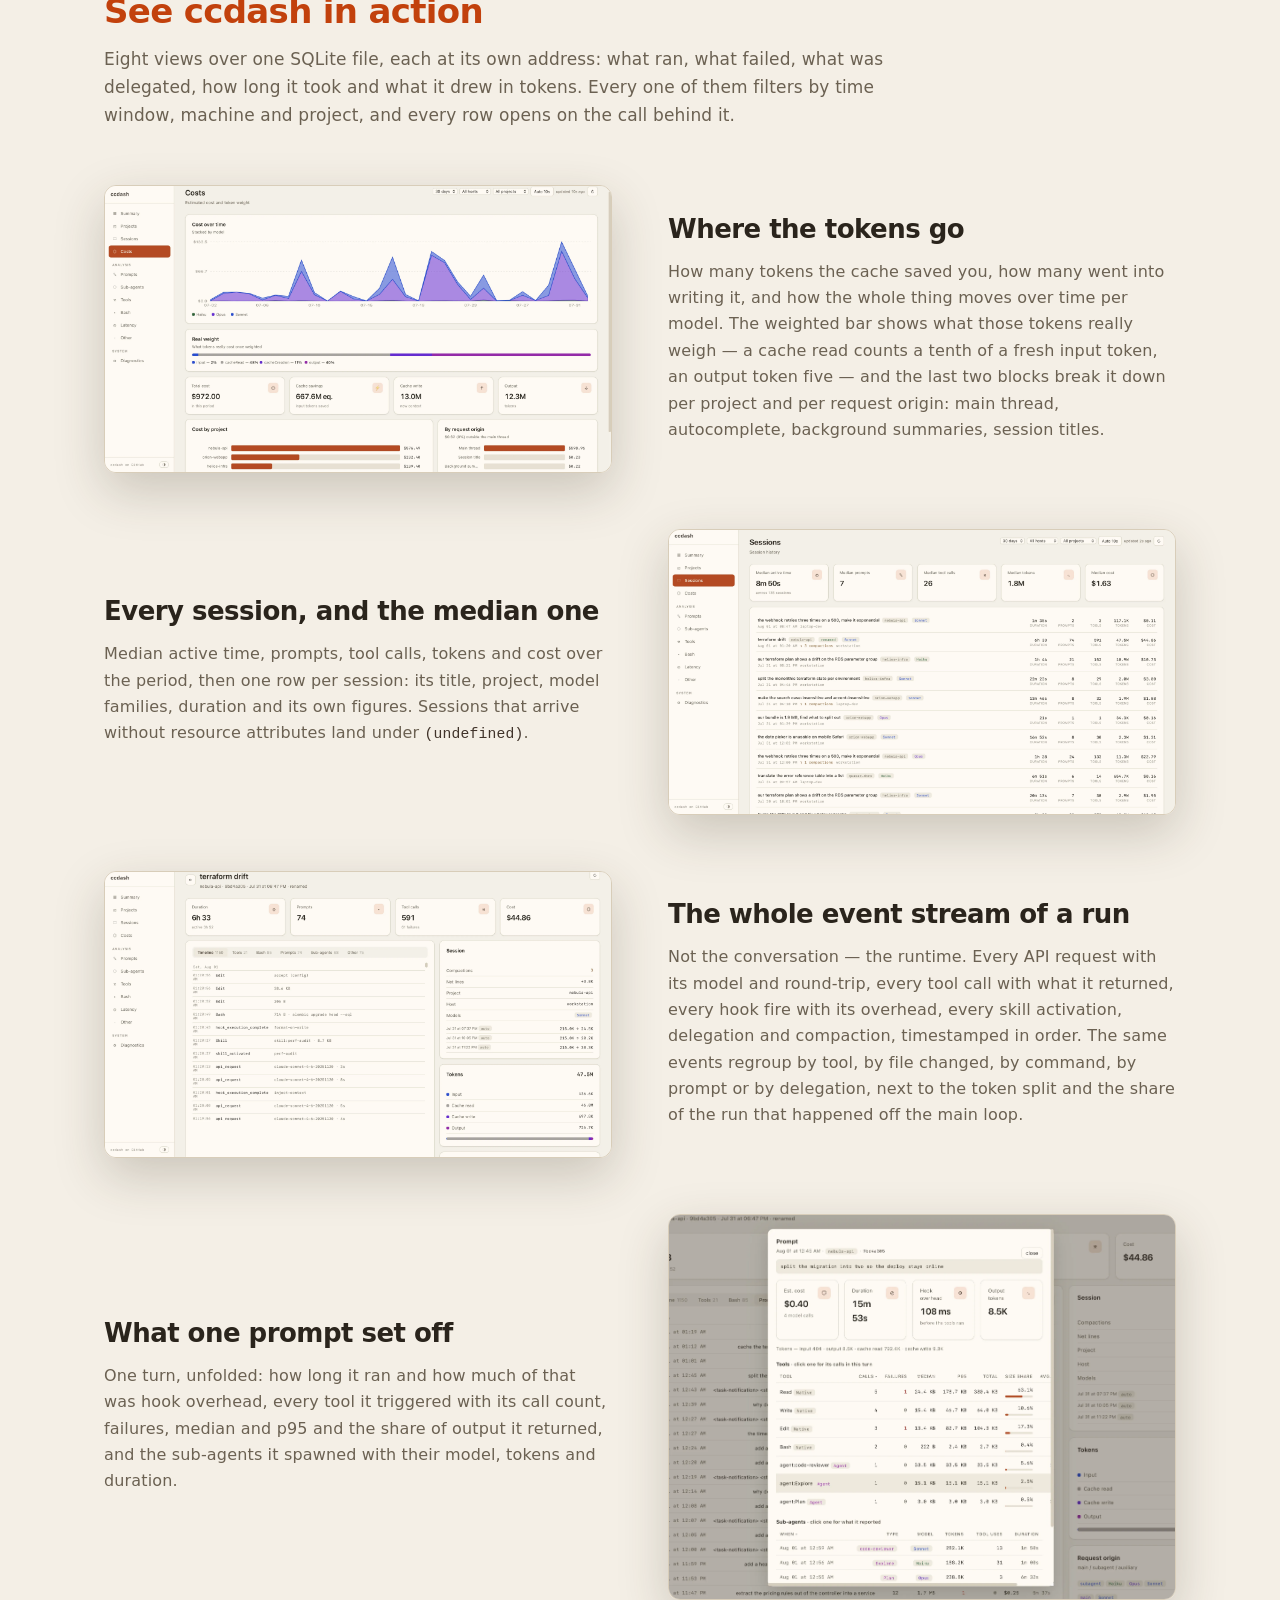
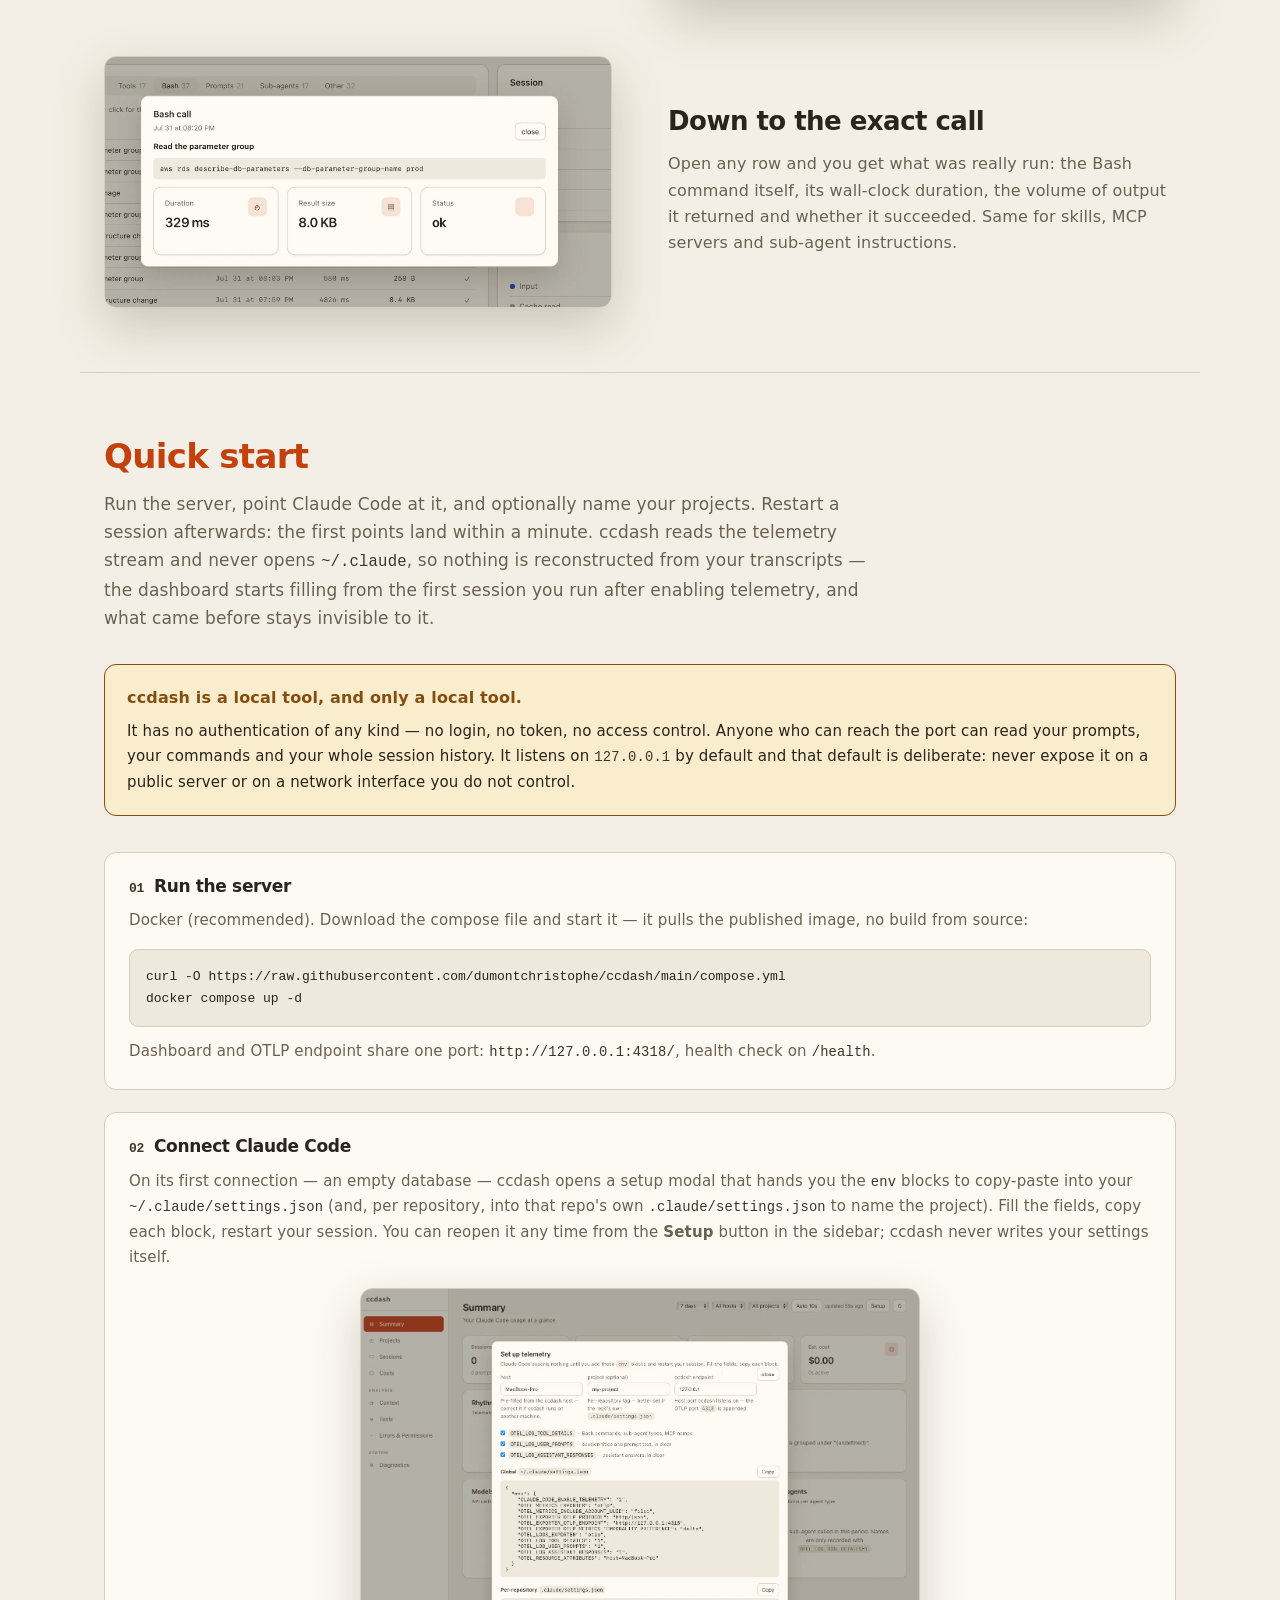
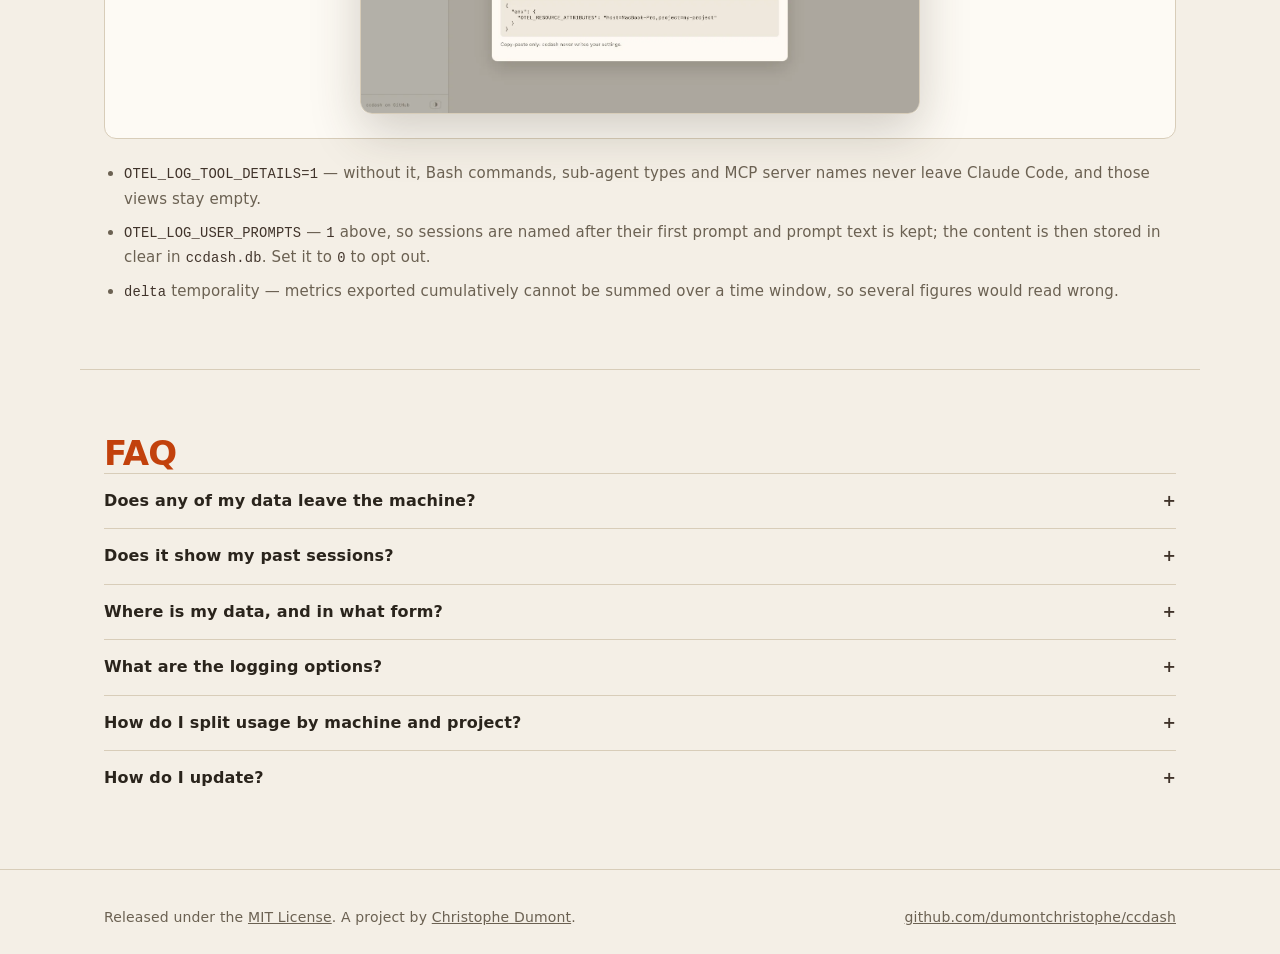
==== commit 1f7e5780: "docs(site): replace manual config steps with setup modal screenshot" ====
--- a/docs/index.html
+++ b/docs/index.html
@@ -394,6 +394,10 @@
         font-size: 15px;
         color: var(--dim);
       }
+      .step .shot {
+        margin: 18px auto 0;
+        max-width: 560px;
+      }
       pre {
         margin: 16px 0 0;
         padding: 16px;
@@ -806,45 +810,21 @@
             <div class="step">
               <h3><span>02</span>Connect Claude Code</h3>
               <p>
-                In <code>~/.claude/settings.json</code>. The endpoint below points at
-                <code>127.0.0.1</code> — ccdash on the same machine.
-              </p>
-              <pre><code>{
-  "env": {
-    "CLAUDE_CODE_ENABLE_TELEMETRY": "1",
-    "OTEL_METRICS_EXPORTER": "otlp",
-    "OTEL_METRICS_INCLUDE_ACCOUNT_UUID": "false",
-    "OTEL_EXPORTER_OTLP_PROTOCOL": "http/json",
-    "OTEL_EXPORTER_OTLP_ENDPOINT": "http://127.0.0.1:4318",
-    "OTEL_EXPORTER_OTLP_METRICS_TEMPORALITY_PREFERENCE": "delta",
-    "OTEL_LOGS_EXPORTER": "otlp",
-    "OTEL_LOG_TOOL_DETAILS": "1",
-    "OTEL_LOG_USER_PROMPTS": "1",
-    "OTEL_LOG_ASSISTANT_RESPONSES": "1",
-    "OTEL_RESOURCE_ATTRIBUTES": "host=<mark>my-host</mark>"
-  }
-}</code></pre>
-              <p>
-                <code>host=my-host</code> here names the machine. Per-repository attribution
-                (project) goes in that repo's own <code>.claude/settings.json</code>, below.
-              </p>
-            </div>
-
-            <div class="step">
-              <h3><span>03</span>Name your projects</h3>
-              <p>
-                Optional, but it is what turns one flat stream into a per-repository breakdown. In
-                the observed repository's <code>.claude/settings.json</code>:
-              </p>
-              <pre><code>{
-  "env": {
-    "OTEL_RESOURCE_ATTRIBUTES": "host=<mark>my-host</mark>,project=<mark>my-project</mark>"
-  }
-}</code></pre>
-              <p>
-                The keys are exactly <code>host</code> and <code>project</code>; anything else falls
-                into <code>(undefined)</code>.
-              </p>
+                On its first connection — an empty database — ccdash opens a setup modal that hands
+                you the <code>env</code> blocks to copy-paste into your <code>~/.claude/settings.json</code>
+                (and, per repository, into that repo's own <code>.claude/settings.json</code> to name
+                the project). Fill the fields, copy each block, restart your session. You can reopen it
+                any time from the <strong>Setup</strong> button in the sidebar; ccdash never writes your
+                settings itself.
+              </p>
+              <img
+                class="shot"
+                src="screenshots/ccdash-setup-modal.webp"
+                alt="The ccdash setup modal, opened on first connection: host, project and endpoint fields, the OTEL logging toggles, and the ready-to-copy global and per-repository env blocks"
+                width="1431"
+                height="1089"
+                loading="lazy"
+              />
             </div>
           </div>
 
